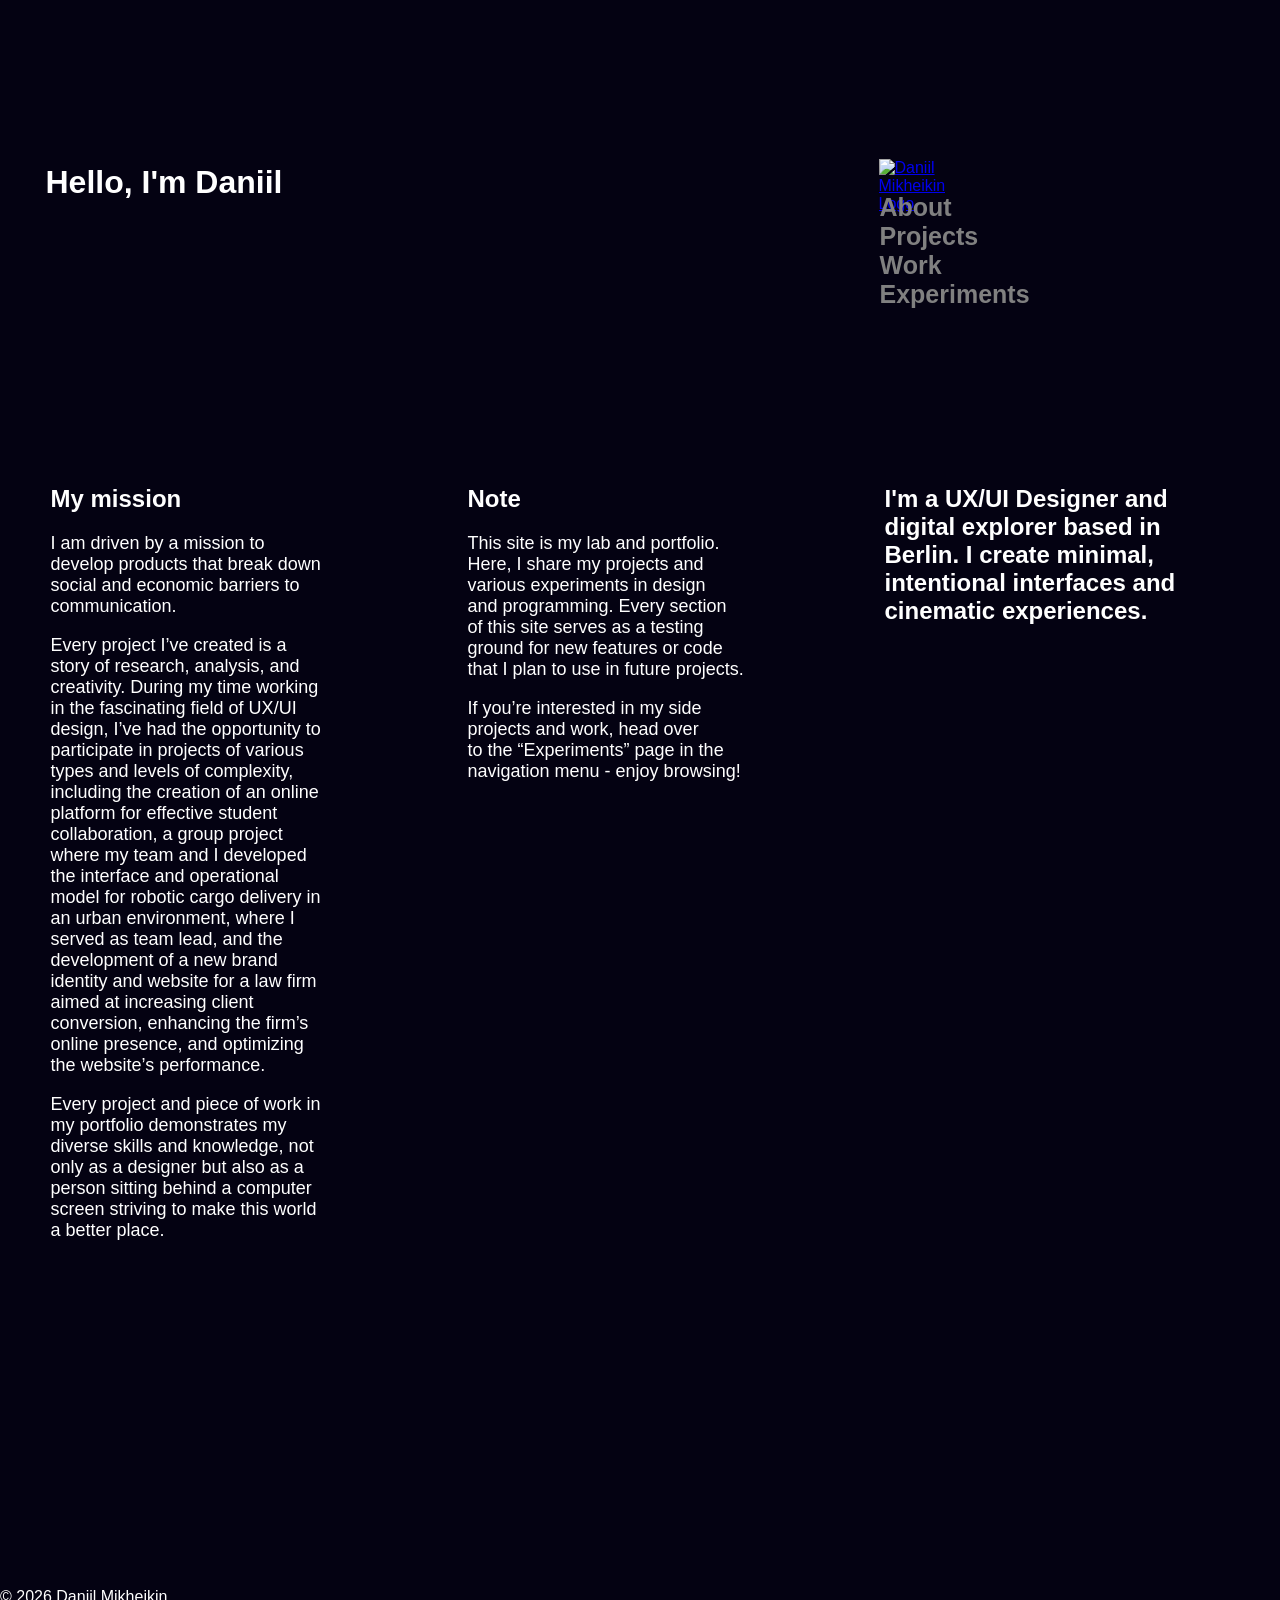
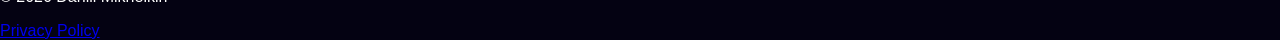
==== index.html @ 48aa5152 "Add files via upload" ====
<!DOCTYPE html>
<html lang="en">

<head>
	<meta charset="UTF-8">
	<meta name="viewport" content="width=device-width, initial-scale=1.0, shrink-to-fit=no">
	<title>Daniil Mikheikin UX/UI Designer</title>
	<link rel="stylesheet" href="style.css" />
</head>

<body class="home-page">

<div class="page">

	<h1 id="greetings">Hello, I'm Daniil</h1>
	<header class="header-home">
		<div class="logo">
			<a href="index.html" class="logo">
				<img src="./logo.svg" width="36" height="36" alt="Daniil Mikheikin Logo">
			</a>
		</div>
		<nav class="navigation">
			<div><a href="about.html">About</a></div>
			<div><a href="projects.html">Projects</a></div>
			<div><a href="work.html">Work</a></div>
			<div><a href="experiments.html">Experiments</a></div>
		</nav>
	</header>

<main class="container-home">
<div class="three-columns">
	<section class="column">
		<h2>My mission</h2>
	<div class="body-text">
		<p>
			I am driven by a mission to develop products that break down social and economic barriers to communication.</p>
		<p>
		Every project I’ve created is a story of research, analysis, and creativity. During my time working in the fascinating field of UX/UI design, I’ve had the opportunity to participate in projects of various types and levels of complexity, including the creation of an online platform for effective student collaboration, a group project where my team and I developed the interface and operational model for robotic cargo delivery in an urban environment, where I served as team lead, and the development of a new brand identity and website for a law firm aimed at increasing client conversion, enhancing the firm’s online presence, and optimizing the website’s performance.</p>

		<p>
			Every project and piece of work in my portfolio demonstrates my diverse skills and knowledge, not only as a designer but also as a person sitting behind a computer screen striving to make this world<br> a better place.
		</p>
	</div>
	</section>
	<section class="column">
		<h2>Note</h2>
	<div class="body-text">
		<p>
			This site is my lab and portfolio. Here, I share my projects and various experiments in design<br> and programming.
			Every section of this site serves as a testing ground for new features or code that I plan to use in future projects.
		</p>
		<p>
			If you’re interested in my side projects and work, head over<br> to the “Experiments” page in the navigation menu - enjoy browsing!
		</p>
	</div>
	</section>
	<section class="column three">
		<h2 id="about">I'm a UX/UI Designer and digital explorer based in Berlin. I create minimal, intentional interfaces and cinematic experiences.</h2>
	</section>
</main>
</div>

<footer class="site-footer">
    <p>© 2026 Daniil Mikheikin</p>
    <a href="privacy.html">Privacy Policy</a>
</footer>

</body>

</html>
---- style.css ----
@font-face {
    font-family: "Satoshi";
    src: url("fonts/Satoshi-Regular.otf") format("opentype");
    font-weight: 400;
    font-style: normal;
}

@font-face {
    font-family: "Satoshi";
    src: url("fonts/Satoshi-Bold.otf") format("opentype");
    font-weight: 700;
    font-style: normal;
}

/* =======================
    GLOBAL STYLE
==========================*/
.home-page {
    background-color: #040212;
    color: white;
    font-family: "Satoshi", sans-serif;
    margin: 0;
}

.about-page {
    background-color: #DDB9E9;
    color: black;
    font-family: "Satoshi", sans-serif;
    margin: 0;
}

.projects-page {
    background-color: #9EB5FF;
    color: black;
    font-family: "Satoshi", sans-serif;
    margin: 0; 
}

.container {
    max-width: 1189px;
    margin: 0 auto;
    padding: 60px 20px;
}

/* =======================
    HOME PAGE
==========================*/

.home-page {
    background-color: #040212;
    color: white;
    font-family: "Satoshi", sans-serif;
    margin: 0;
}

.container-home {
    max-width: 1189px;
    margin: 0 auto;
    margin-bottom: 294px;
    padding: 10px 20px;
}


.three-columns {
    display: grid;
    grid-template-columns: repeat(3, 1fr);
    gap: 89px;
    margin-left: -20px;
    margin-top: 112px;
}

.column {
    padding: 25px;
    margin-top: -116px;
}

.body-text {
    font-size: 18px;
}

#about {
    width: 325px;
}

/* Navigation styles for HOME page */
.header-home {
    max-width: 1189px;
    margin: -60px auto 125px auto;
    padding: 0 24px;
}

/* =======================
    HEADER - HOME PAGE
==========================*/

.header-home nav a {
    color: grey;
    text-decoration: none;
    margin-right: 20px;
    font-size: 25px;
    font-weight: bold;
}

/* Navigation styles for ABOUT page */
.header-home nav a:hover {
    color: white;
}

/* Shared navigation styles */
.navigation {
    width: 325px;
    margin-left: auto;
    position: relative;
    left: -30px;
}

.logo {
    margin-bottom: -2px;
    margin-left: auto;
    position: relative;
    left: -160px;
    width: 36px;
    height: 36px;
    object-fit: contain;
}

#greetings {
    max-width: 1189px;
    margin: 164px auto 18px auto;
    padding: 0 40px;
}

@media (max-width: 768px) {
    .three-columns {
        grid-template-columns: 1fr;
    }
}

/*=========================
ABOUT PAGE
===========================*/

.about-page {
    background-color: #DDB9E9;
    color: black;
    font-family: "Satoshi", sans-serif;
    margin: 0;
    padding-top: 8px;
}

.header-about {
    max-width: 1189px;
    margin: -60px auto 125px auto;
    padding: 0 24px;
}

.header-about nav a {
    color: white;
    text-decoration: none;
    margin-right: 20px;
    font-size: 25px;
    font-weight: bold;
}

.header-about nav a:hover {
    color: black;
}

.navigation {
    width: 325px;
    margin-left: auto;
    position: relative;
    left: -30px;
}

#hello-world {
    max-width: 1189px;
    margin: 200px auto -40px auto;
    padding: 0 40px;
}

#about-me-text {
    width: 624px;
    font-size: 24px;
    margin-top: -100px;
}

.social-media-links {
    width:325px;
    margin-left:auto;
    position:relative;
    left:-48px;
    margin-top:-64px;
    font-size: 24px;
    font-weight: bold;
}

.social-media-links a{
    color: black;
    text-decoration: none;
}

.social-media-links a:hover {
    text-decoration: underline;
}

#my-photo {
    width: 400px;
    height: 400px;
    object-fit: contain;
    margin-left:auto;
    position:relative;
    margin-top:-48px;
    margin-bottom: -37px;
    width: 325px;
}

.three-columns-about {
    display: grid;
    grid-template-columns: repeat(3, 1fr);
    gap: 64px;
    margin-left: 20px auto;
    margin-top: 24px;
}

.column-about {
    margin-right: auto;
    margin-left: -4px;
    width: 100%;
}

.column-three-photo {
    padding: 25px;
    margin-top: -30px;
    margin-left: 12px;
}

.bottom-section {
    display: grid;
    grid-template-columns: repeat(2, 1fr);
    gap: 64px;
}

.mini-divider {
    border: none;
    border-top: 2px dashed black;
    margin: 64px 0 32px;
    width: 325px;
}

 /*=========================
 PROJECTS PAGE
===========================*/

.projects-page {
    background-color: #B5D7FF;
    color: black;
    font-family: "Satoshi", sans-serif;
    margin: 0;
    padding-top: 64px;
}

.container-projects {
    max-width: 1189px;
    margin: -84px auto;
    margin-bottom: 294px;
    padding: 60px 20px;
    padding-left: 6px;
}

.projects-grid {
    display: grid;
    grid-template-columns: repeat(2, 1fr);
    gap: 48px;
    margin-top: 60px;
    padding: 0 20px;
}

.project-card {
    display: flex;
    flex-direction: column;
    gap: 12px;
}

.three-columns {
    display: grid;
    grid-template-columns: repeat(3, 1fr);
    gap: 89px;
    margin-left: -20px;
    margin-top: 112px;
}

.column {
    padding: 25px;
    margin-top: -116px;
}

.column-three-projects {
    padding: 25px;
    margin-top: -116px;
    margin-left: -32px;
}

.body-text-pojects {
    color: dimgrey;
    font-size: 18px;
}

.project-name-link a {
    color: black;
    text-decoration: none;
}

.project-name-link a:hover {
    color: brown;
    text-decoration: underline;
}

.project-preview-image {
    width: 100%;
    aspect-ratio: 16 / 9;
    object-fit: cover;
    border-radius: 8px;
    display: block;
}

#about {
    width: 325px;
}

/* Navigation styles for HOME page */
.header-projects {
    max-width: 1189px;
    margin: -60px auto 125px auto;
    padding: 0 24px;
}

 /*=========================
HEADER PROJECTS PAGE
===========================*/

.header-projects nav a {
    color: #5E7AD9;
    text-decoration: none;
    margin-right: 20px;
    font-size: 25px;
    font-weight: bold;
}

/* Navigation styles for PROJECTS page */
.header-projects nav a:hover {
    color: black;
}

/* Shared navigation styles */
.navigation {
    width: 325px;
    margin-left: auto;
    position: relative;
    left: -30px;
}

.logo {
    margin-bottom: -2px;
    margin-left: auto;
    position: relative;
    left: -160px;
    width: 36px;
    height: 36px;
    object-fit: contain; /* Keeps logo proportions */
}

#my-best-projects {
    max-width: 1189px;
    margin: 164px auto -104px auto;
    padding: 0 40px;
}

 /*=========================
 WORK PAGE
===========================*/

.work-page {
    background-color: #9DD298;
    color: black;
    font-family: "Satoshi", sans-serif;
    margin: 0;
    padding-top: 84px;
}

.container-work {
    max-width: 1189px;
    margin: 0 auto;
    margin-bottom: 294px;
    padding: 40px 20px;
}


.three-columns {
    display: grid;
    grid-template-columns: repeat(3, 1fr);
    gap: 89px;
    margin-left: -20px;
    margin-top: 112px;
}

.column {
    padding: 25px;
    margin-top: -116px;
}

.column-three-work {
    padding: 25px;
    margin-top: -116px;
    margin-left: -32px;
}

.body-text {
    font-size: 18px;
}

#about {
    width: 325px;
}

|.work-info-bottom {
    margin-left: 24px;
}

.work-info-head{
    font-size: 32px;
    font-weight: bold;
    margin-bottom: 8px;
}

.header-work {
    max-width: 1189px;
    margin: -60px auto 125px auto;
    padding: 0 24px;
}

 /*=========================
HEADER WORK PAGE
===========================*/

.header-work nav a {
    color: white;
    text-decoration: none;
    margin-right: 20px;
    font-size: 25px;
    font-weight: bold;
}

.header-work nav a:hover {
    color: black;
}

.navigation {
    width: 325px;
    margin-left: auto;
    position: relative;
    left: -30px;
}

.logo {
    margin-bottom: -2px;
    margin-left: auto;
    position: relative;
    left: -160px;
    width: 36px;
    height: 36px;
    object-fit: contain;
}

#professional-life {
    max-width: 1189px;
    margin: 164px auto -132px auto;
    padding: 0 40px;
}

 /*=========================
 EXPERIMENTS PAGE
===========================*/

.experiments-page {
    background-color: white;
    color: black;
    font-family: "Satoshi", sans-serif;
    margin: 0;
    padding-top: 132px;
}

.container {
    max-width: 1189px;
    margin: 0 auto;
    margin-bottom: 294px;
    padding: 60px 20px;
}


.three-columns {
    display: grid;
    grid-template-columns: repeat(3, 1fr);
    gap: 89px;
    margin-left: -20px;
    margin-top: 112px;
}

.column {
    padding: 25px;
    margin-top: -116px;
}

.column-three-projects {
    padding: 25px;
    margin-top: -116px;
    margin-left: -32px;
}

.body-text-experiments {
    color: dimgrey;
    font-size: 18px;
    padding-left: 4px;
}

.experiments-name-link a {
    color: black;
    text-decoration: none;
    padding-top: 4px;
    padding-bottom: 4px;
    padding-right: 4px;
    padding-left: 4px;
    border-radius: 6px;
}

.experiments-name-link a:hover {
    color: limegreen;
    background-color: rebeccapurple;
    padding-top: 4px;
    padding-bottom: 4px;
    padding-right: 4px;
    padding-left: 4px;
    border-radius: 6px;
}

#about {
    width: 325px;
}

.header-experiments {
    max-width: 1189px;
    margin: -60px auto 125px auto;
    padding: 0 24px;
}

 /*=========================
HEADER EXPERIMENTS PAGE
===========================*/

.header-experiments nav a {
    color: lightgrey;
    text-decoration: none;
    margin-right: 20px;
    font-size: 25px;
    font-weight: bold;
    padding-top: 4px;
    padding-bottom: 4px;
    padding-right: 4px;
    padding-left: 4px;
    border-radius: 6px;
}

/* Navigation styles for EXPERIMENTS page */
.header-experiments nav a:hover {
    color: limegreen;
    background-color: rebeccapurple;
    padding-top: 4px;
    padding-bottom: 4px;
    padding-right: 4px;
    padding-left: 4px;
    border-radius: 6px;
}

.navigation {
    width: 325px;
    margin-left: auto;
    position: relative;
    left: -30px;
}

.logo-experiments {
    margin-bottom: -1px;
    margin-left: auto;
    position: relative;
    padding-left: 4px;
    left: -160px;
    width: 36px;
    height: 36px;
    object-fit: contain;
}

#my-laboratory-space {
    max-width: 1189px;
    margin: 164px auto -170px auto;
    padding: 0 40px;
}

/* =============================
    BLOOM CASESTUDY PAGE
================================*/

#bloom-ext-casestudy-page {
    background-color: white;
    color: black;
    font-family: "Satoshi", sans-serif;
    margin: 0;
    padding-top: 132px;
}

.header-collablearn {
    max-width: 1189px;
    margin: -60px auto 125px auto;
    padding: 0 24px;
}

/* ===============================
    BLOOM CASESTUDY HEADER
==================================*/

.header-collablearn nav a {
    color: black;
    text-decoration: none;
    margin-right: 20px;
    font-size: 25px;
    font-weight: bold;
}

.header-collablearn nav a:hover {
    color: purple;
}

.navigation {
    width: 325px;
    margin-left: auto;
    position: relative;
    left: -30px;
}

.logo {
    margin-bottom: -2px;
    margin-left: auto;
    position: relative;
    left: -160px;
    width: 36px;
    height: 36px;
    object-fit: contain;
}

#bloom-ext-title {
    color: black;
    max-width: 1189px;
    margin: 48px auto 12px auto;
    padding: 0 16px;
}

/* =============================
    COLLABLEARN CASESTUDY PAGE
================================*/

#collablearn-casestudy-page {
    background-color: #F2EFDC;
    color: black;
    font-family: "Satoshi", sans-serif;
    margin: 0;
    padding-top: 132px;
}

/* Navigation styles for HOME page */
.header-collablearn {
    max-width: 1189px;
    margin: -60px auto 125px auto;
    padding: 0 24px;
}

/* ===============================
    COLLABLEARN CASESTUDY HEADER
==================================*/

.header-collablearn nav a {
    color: black;
    text-decoration: none;
    margin-right: 20px;
    font-size: 25px;
    font-weight: bold;
}

.header-collablearn nav a:hover {
    color: purple;
}

.navigation {
    width: 325px;
    margin-left: auto;
    position: relative;
    left: -30px;
}

.logo {
    margin-bottom: -2px;
    margin-left: auto;
    position: relative;
    left: -160px;
    width: 36px;
    height: 36px;
    object-fit: contain;
}

#collabLearn-title {
    color: black;
    max-width: 1189px;
    margin: 48px auto 12px auto;
    padding: 0 16px;
}


/* =============================
    BLOOM PLATFORM CASESTUDY PAGE
================================*/

#bloom-mental-page {
    background-color: white;
    color: white;
    font-family: "Satoshi", sans-serif;
    margin: 0;
    padding-top: 132px;
}

/* Navigation styles for HOME page */
.header-bloom-mental-wellness {
    max-width: 1189px;
    margin: -60px auto 125px auto;
    padding: 0 24px;
}

/* ===============================
    BLOOM PLATFORM CASESTUDY HEADER
==================================*/

.header-bloom-mental-wellness nav a {
    color: black;
    text-decoration: none;
    margin-right: 20px;
    font-size: 25px;
    font-weight: bold;
}

.header-bloom-mental-wellness nav a:hover {
    color: purple;
}

.navigation {
    width: 325px;
    margin-left: auto;
    position: relative;
    left: -30px;
}

.logo {
    margin-bottom: -2px;
    margin-left: auto;
    position: relative;
    left: -160px;
    width: 36px;
    height: 36px;
    object-fit: contain;
}

#bloom-mental-title {
    color: black;
    max-width: 1189px;
    margin: 48px auto 12px auto;
    padding: 0 16px;
}

/* =========================
   CASE STUDY PAGE
========================= */

.case-study-images {
    max-width: 900px;
    margin: 0 auto;
    padding: 0 20px 80px 20px;
    display: flex;
    flex-direction: column;
    gap: 24px;
}

.case-study-image {
    width: 100%;
    height: auto;
    border-radius: 8px;
}

/* =============================
    PRIVACY-POLICY PAGE
================================*/

#privacy-policy-page {
    background-color: white;
    color: black;
    font-family: "Satoshi", sans-serif;
    margin: 0;
    padding-top: 132px;
}

/* Navigation styles for HOME page */
.header-collablearn {
    max-width: 1189px;
    margin: -60px auto 125px auto;
    padding: 0 24px;
}

/* ===============================
    PRIVACY-POLICY HEADER
==================================*/

.header-privacy nav a {
    color: black;
    text-decoration: none;
    margin-right: 20px;
    font-size: 25px;
    font-weight: bold;
}

.header-privacy nav a:hover {
    color: purple;
}

.navigation {
    width: 325px;
    margin-left: auto;
    position: relative;
    left: -30px;
}

.logo {
    margin-bottom: -2px;
    margin-left: auto;
    position: relative;
    left: -160px;
    width: 36px;
    height: 36px;
    object-fit: contain;
}

#privacy-policy-title {
    color: black;
    max-width: 1189px;
    margin: 48px auto 12px auto;
    padding: 0 16px;
}

/* =========================
   RESPONSIVE - MOBILE
========================= */


@media (max-width: 768px) {

    .three-columns,
    .three-columns-about,
    .bottom-section {
        grid-template-columns: 1fr;
        gap: 24px;
        margin-left: 0;
        margin-top: 40px;
    }

    .column.three {
    order: -1;
}

    .column,
    .column-three-projects,
    .column-three-work {
        margin-top: 0;
        margin-left: 0;
    }

    /*ALL PAGES: Navigation*/
    .navigation {
        width: 100%;
        left: 0;
        margin-left: 0;
    }

    /*ALL PAGES: Logo*/
    .logo,
    .logo-experiments {
        left: 0;
        margin-left: 0;
    }

    .header-home,
    .header-about,
    .header-projects,
    .header-work,
    .header-experiments {
        margin-top: 0;
        margin-bottom: 32px;
        padding: 0 16px;
    }

    .header-home nav a,
    .header-about nav a,
    .header-projects nav a,
    .header-work nav a,
    .header-experiments nav a {
        font-size: 18px;
        margin-right: 10px;
    }

    #greetings {
        margin: 48px auto 12px auto;
        padding: 0 16px;
    }

    #about {
        width: 100%;
    }

    #hello-world {
        margin: 48px auto 12px auto;
        padding: 0 16px;
    }

    #about-me-text {
        width: 100%;
        font-size: 18px;
        margin-top: 0;
    }

    /*ABOUT PAGE: Photo*/
    #my-photo {
        width: 100%;
        max-width: 300px;
        height: auto;
        display: block;
        margin: 0 auto 16px auto;
    }

    .social-media-links {
        width: 100%;
        left: 0;
        position: static;
        margin-top: 16px;
        font-size: 18px;
    }

    /*ABOUT PAGE: Divider line*/
    .mini-divider {
        width: 100%;
    }

    /*PROJECTS PAGE: Big heading*/
    #my-best-projects {
        margin: 48px auto 12px auto;
        padding: 0 16px;
    }

    /* WORK PAGE: Big heading*/
    #professional-life {
        margin: 48px auto 12px auto;
        padding: 0 16px;
    }

    /*EXPERIMENTS PAGE: Big heading*/
    #my-laboratory-space {
        margin: 48px auto 12px auto;
        padding: 0 16px;
    }

    /* CASE STUDY PAGE: Header fix */
    #collablearn-casestudy-page {
        padding-top: 20px;
    }

    .header-collablearn {
        margin: 0 auto 40px auto;
        padding: 0 16px;
        display: flex;
        flex-direction: column;
        gap: 16px;
    }

    .header-collablearn .navigation {
        width: 100%;
        left: 0;
    }

    .header-collablearn .logo {
        left: 0;
    }

    #collabLearn-title {
        margin: 20px auto 12px auto;
        padding: 0 16px;
    }

    #bloom-ext-title {
        margin: 20px auto 12px auto;
        padding: 0 16px; 
    }

    .projects-grid {
        grid-template-columns: 1fr;
        gap: 32px;
    }

}
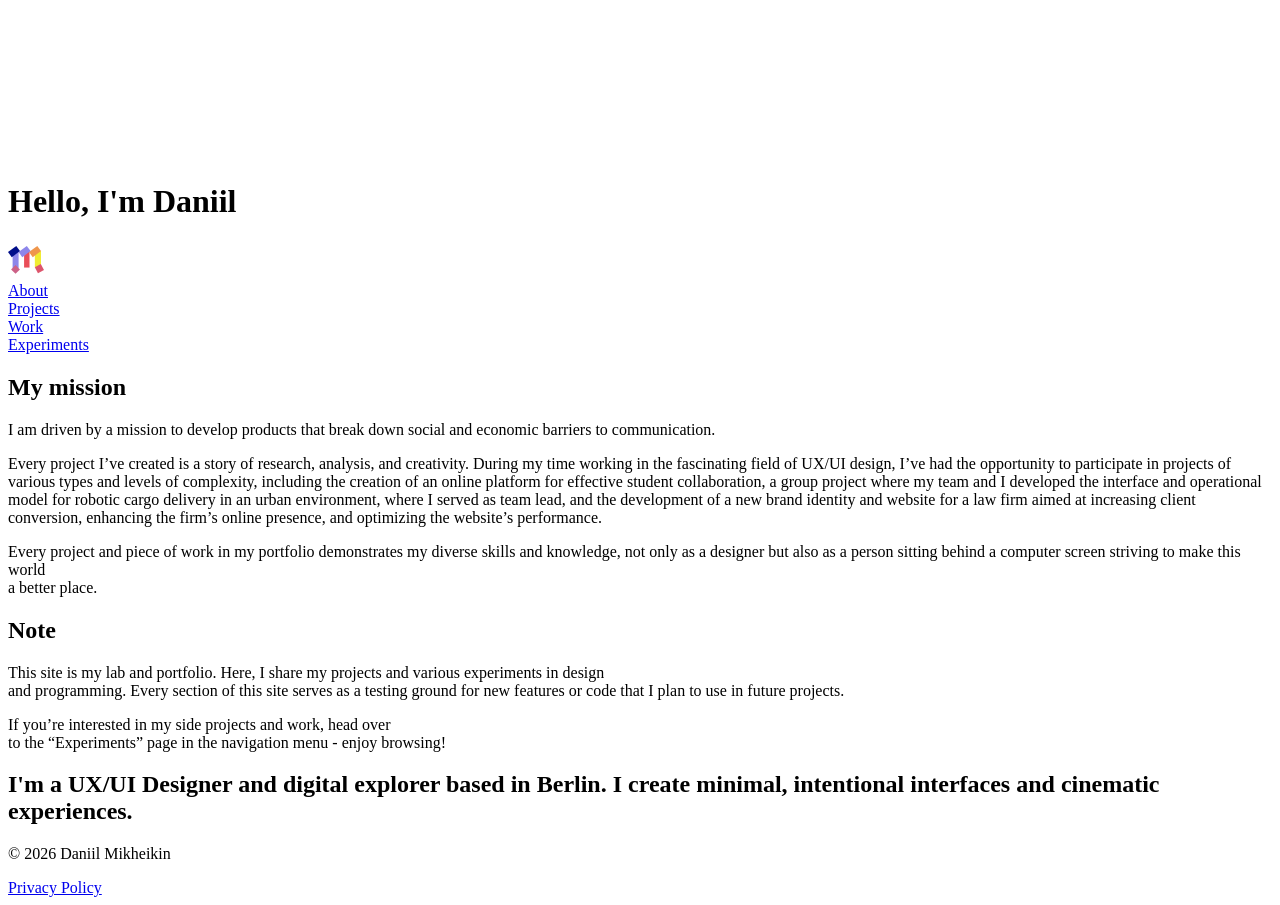
==== commit 366bf000: "Add files via upload" ====
--- a/index.html
+++ b/index.html
@@ -9,6 +9,9 @@
 </head>
 
 <body class="home-page">
+
+<!-- Fluid that the cursor pushes around. Decorative only. -->
+<canvas id="fluid-canvas" aria-hidden="true"></canvas>
 
 <div class="page">
 
@@ -65,6 +68,8 @@
     <a href="privacy.html">Privacy Policy</a>
 </footer>
 
+<script src="fluid-cursor.js"></script>
+
 </body>
 
 </html>
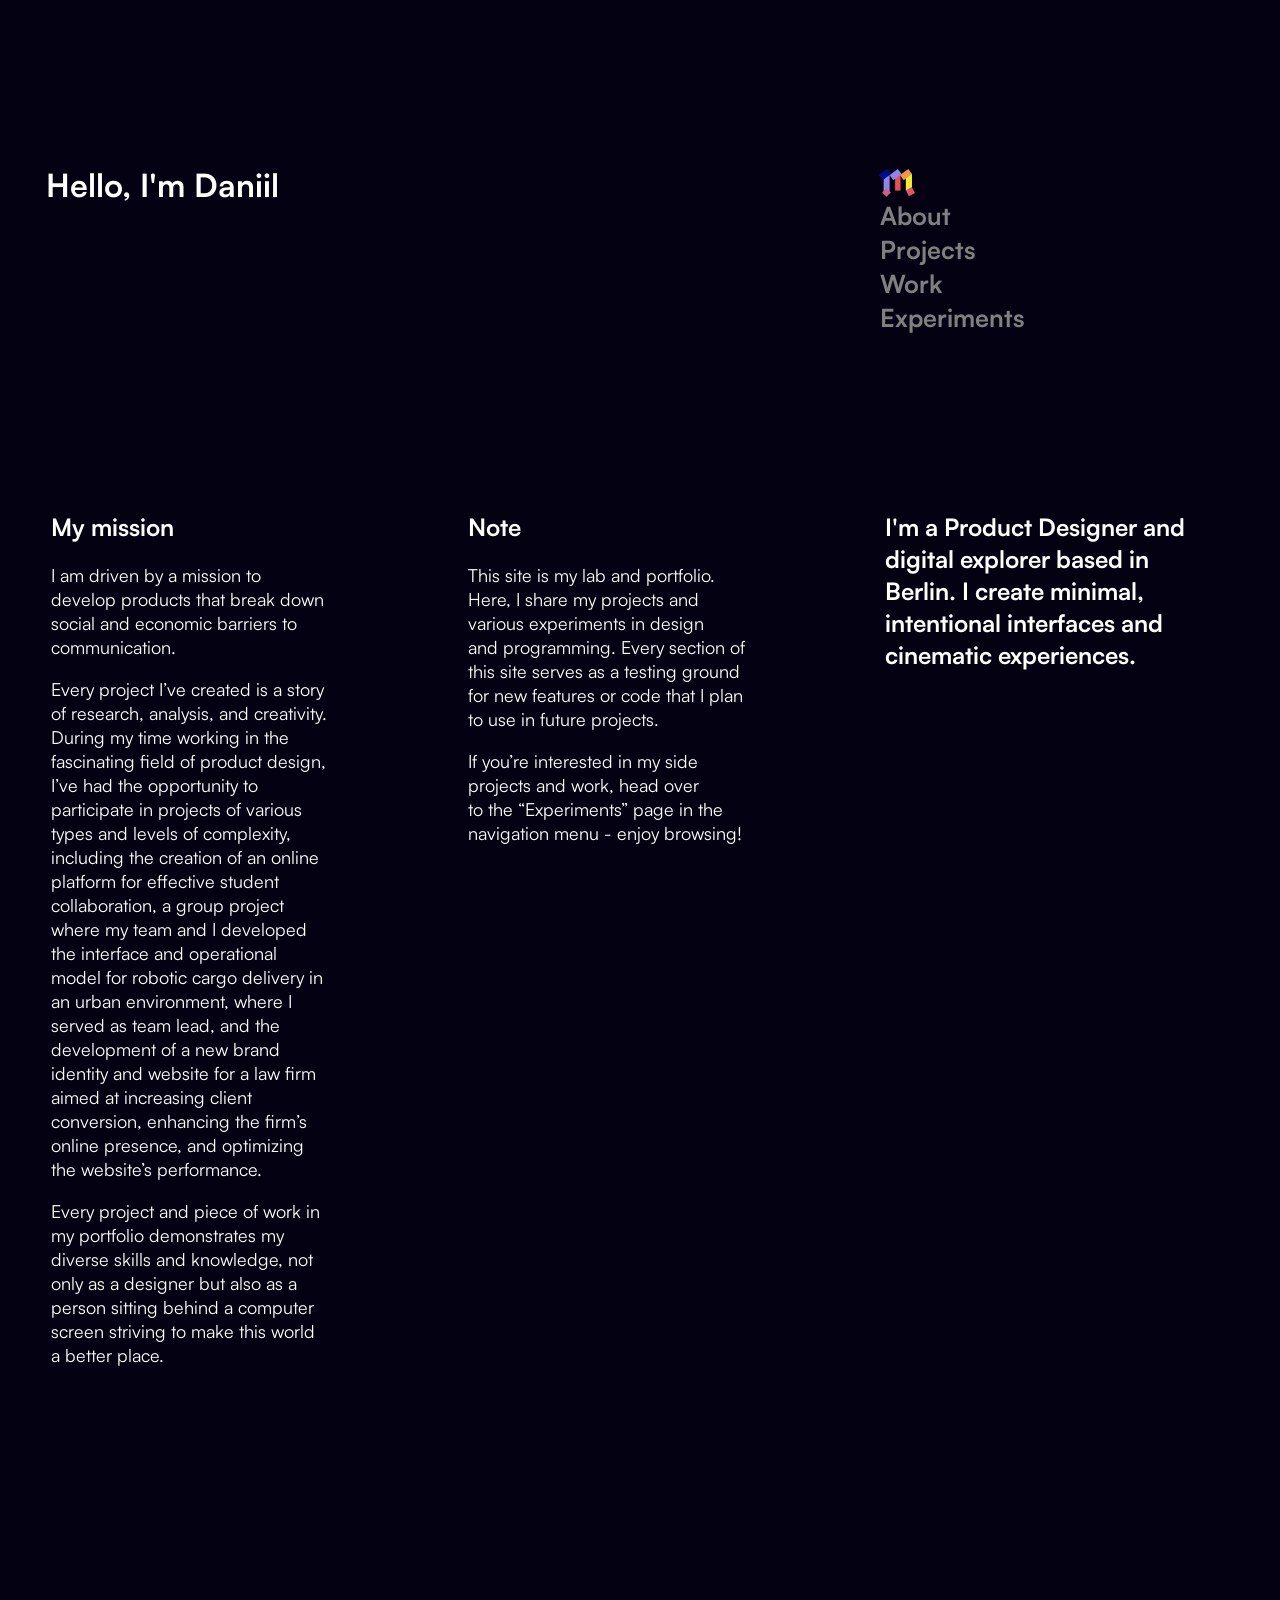
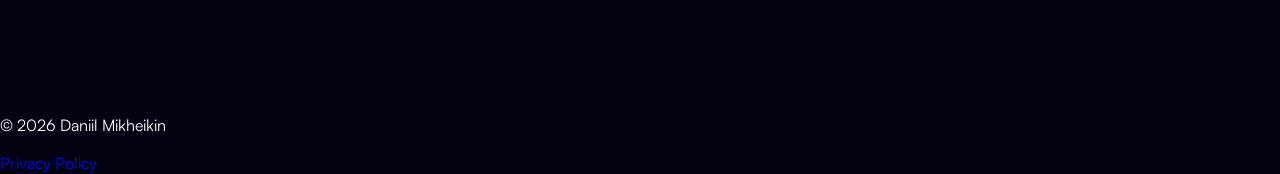
==== commit 93484a9f: "Add files via upload" ====
--- a/index.html
+++ b/index.html
@@ -4,7 +4,26 @@
 <head>
 	<meta charset="UTF-8">
 	<meta name="viewport" content="width=device-width, initial-scale=1.0, shrink-to-fit=no">
-	<title>Daniil Mikheikin UX/UI Designer</title>
+	<title>Daniil Mikheikin — Product Designer in Berlin</title>
+	<meta name="description" content="Product designer in Berlin. I design minimal, intentional interfaces — research, prototyping and code. Case studies, professional work and design experiments.">
+	<link rel="icon" href="favicon.svg" type="image/svg+xml">
+	<link rel="icon" href="favicon-32.png" sizes="32x32" type="image/png">
+	<link rel="apple-touch-icon" href="apple-touch-icon.png">
+
+	<!-- Link preview cards (LinkedIn, Slack, WhatsApp, iMessage, X). -->
+	<meta property="og:type" content="website">
+	<meta property="og:site_name" content="Daniil Mikheikin">
+	<meta property="og:locale" content="en_US">
+	<meta property="og:title" content="Daniil Mikheikin — Product Designer in Berlin">
+	<meta property="og:description" content="Product designer in Berlin. I design minimal, intentional interfaces — research, prototyping and code. Case studies, professional work and design experiments.">
+	<meta property="og:url" content="https://daniil-mikheikin.github.io/daniil-mikheikin-portfolio/">
+	<meta property="og:image" content="https://daniil-mikheikin.github.io/daniil-mikheikin-portfolio/og-image.png">
+	<meta property="og:image:type" content="image/png">
+	<meta property="og:image:width" content="1200">
+	<meta property="og:image:height" content="630">
+	<meta property="og:image:alt" content="Mikheikin Daniil, Product Designer">
+	<meta name="twitter:card" content="summary_large_image">
+	<link rel="canonical" href="https://daniil-mikheikin.github.io/daniil-mikheikin-portfolio/">
 	<link rel="stylesheet" href="style.css" />
 </head>
 
@@ -38,7 +57,7 @@
 		<p>
 			I am driven by a mission to develop products that break down social and economic barriers to communication.</p>
 		<p>
-		Every project I’ve created is a story of research, analysis, and creativity. During my time working in the fascinating field of UX/UI design, I’ve had the opportunity to participate in projects of various types and levels of complexity, including the creation of an online platform for effective student collaboration, a group project where my team and I developed the interface and operational model for robotic cargo delivery in an urban environment, where I served as team lead, and the development of a new brand identity and website for a law firm aimed at increasing client conversion, enhancing the firm’s online presence, and optimizing the website’s performance.</p>
+		Every project I’ve created is a story of research, analysis, and creativity. During my time working in the fascinating field of product design, I’ve had the opportunity to participate in projects of various types and levels of complexity, including the creation of an online platform for effective student collaboration, a group project where my team and I developed the interface and operational model for robotic cargo delivery in an urban environment, where I served as team lead, and the development of a new brand identity and website for a law firm aimed at increasing client conversion, enhancing the firm’s online presence, and optimizing the website’s performance.</p>
 
 		<p>
 			Every project and piece of work in my portfolio demonstrates my diverse skills and knowledge, not only as a designer but also as a person sitting behind a computer screen striving to make this world<br> a better place.
@@ -58,7 +77,7 @@
 	</div>
 	</section>
 	<section class="column three">
-		<h2 id="about">I'm a UX/UI Designer and digital explorer based in Berlin. I create minimal, intentional interfaces and cinematic experiences.</h2>
+		<h2 id="about">I'm a Product Designer and digital explorer based in Berlin. I create minimal, intentional interfaces and cinematic experiences.</h2>
 	</section>
 </main>
 </div>
--- a/style.css
+++ b/style.css
@@ -0,0 +1,1152 @@
+@font-face {
+    font-family: "Satoshi";
+    src: url("fonts/Satoshi-Regular.otf") format("opentype");
+    font-weight: 400;
+    font-style: normal;
+}
+
+@font-face {
+    font-family: "Satoshi";
+    src: url("fonts/Satoshi-Bold.otf") format("opentype");
+    font-weight: 700;
+    font-style: normal;
+}
+
+/* =======================
+    GLOBAL STYLE
+==========================*/
+.home-page {
+    background-color: #040212;
+    color: white;
+    font-family: "Satoshi", sans-serif;
+    margin: 0;
+}
+
+.about-page {
+    background-color: #DDB9E9;
+    color: black;
+    font-family: "Satoshi", sans-serif;
+    margin: 0;
+}
+
+.projects-page {
+    background-color: #9EB5FF;
+    color: black;
+    font-family: "Satoshi", sans-serif;
+    margin: 0; 
+}
+
+.container {
+    max-width: 1189px;
+    margin: 0 auto;
+    padding: 60px 20px;
+}
+
+/* =======================
+    HOME PAGE
+==========================*/
+
+.home-page {
+    background-color: #040212;
+    color: white;
+    font-family: "Satoshi", sans-serif;
+    margin: 0;
+}
+
+.container-home {
+    max-width: 1189px;
+    margin: 0 auto;
+    margin-bottom: 294px;
+    padding: 10px 20px;
+}
+
+
+.three-columns {
+    display: grid;
+    grid-template-columns: repeat(3, 1fr);
+    gap: 89px;
+    margin-left: -20px;
+    margin-top: 112px;
+}
+
+.column {
+    padding: 25px;
+    margin-top: -116px;
+}
+
+.body-text {
+    font-size: 18px;
+}
+
+#about {
+    width: 325px;
+}
+
+/* Navigation styles for HOME page */
+.header-home {
+    max-width: 1189px;
+    margin: -60px auto 125px auto;
+    padding: 0 24px;
+}
+
+/* =======================
+    HEADER - HOME PAGE
+==========================*/
+
+.header-home nav a {
+    color: grey;
+    text-decoration: none;
+    margin-right: 20px;
+    font-size: 25px;
+    font-weight: bold;
+}
+
+/* Navigation styles for ABOUT page */
+.header-home nav a:hover {
+    color: white;
+}
+
+/* Shared navigation styles */
+.navigation {
+    width: 325px;
+    margin-left: auto;
+    position: relative;
+    left: -30px;
+}
+
+.logo {
+    margin-bottom: -2px;
+    margin-left: auto;
+    position: relative;
+    left: -160px;
+    width: 36px;
+    height: 36px;
+    object-fit: contain;
+}
+
+#greetings {
+    max-width: 1189px;
+    margin: 164px auto 18px auto;
+    padding: 0 40px;
+}
+
+@media (max-width: 768px) {
+    .three-columns {
+        grid-template-columns: 1fr;
+    }
+}
+
+/*=========================
+ABOUT PAGE
+===========================*/
+
+.about-page {
+    background-color: #DDB9E9;
+    color: black;
+    font-family: "Satoshi", sans-serif;
+    margin: 0;
+    padding-top: 8px;
+}
+
+.header-about {
+    max-width: 1189px;
+    margin: -60px auto 125px auto;
+    padding: 0 24px;
+}
+
+.header-about nav a {
+    color: white;
+    text-decoration: none;
+    margin-right: 20px;
+    font-size: 25px;
+    font-weight: bold;
+}
+
+.header-about nav a:hover {
+    color: black;
+}
+
+.navigation {
+    width: 325px;
+    margin-left: auto;
+    position: relative;
+    left: -30px;
+}
+
+#hello-world {
+    max-width: 1189px;
+    margin: 200px auto -40px auto;
+    padding: 0 40px;
+}
+
+#about-me-text {
+    width: 624px;
+    font-size: 24px;
+    margin-top: -100px;
+}
+
+.social-media-links {
+    width:325px;
+    margin-left:auto;
+    position:relative;
+    left:-48px;
+    margin-top:-64px;
+    font-size: 24px;
+    font-weight: bold;
+}
+
+.social-media-links a{
+    color: black;
+    text-decoration: none;
+}
+
+.social-media-links a:hover {
+    color: black;
+}
+
+#my-photo {
+    width: 400px;
+    height: 400px;
+    object-fit: contain;
+    margin-left:auto;
+    position:relative;
+    margin-top:-48px;
+    margin-bottom: -37px;
+    width: 325px;
+}
+
+.three-columns-about {
+    display: grid;
+    grid-template-columns: repeat(3, 1fr);
+    gap: 64px;
+    margin-left: 20px auto;
+    margin-top: 24px;
+}
+
+.column-about {
+    margin-right: auto;
+    margin-left: -4px;
+    width: 100%;
+}
+
+.column-three-photo {
+    padding: 25px;
+    margin-top: -30px;
+    margin-left: 12px;
+}
+
+.bottom-section {
+    display: grid;
+    grid-template-columns: repeat(2, 1fr);
+    gap: 64px;
+}
+
+.mini-divider {
+    border: none;
+    border-top: 2px dashed black;
+    margin: 64px 0 32px;
+    width: 325px;
+}
+
+ /*=========================
+ PROJECTS PAGE
+===========================*/
+
+.projects-page {
+    background-color: #B5D7FF;
+    color: black;
+    font-family: "Satoshi", sans-serif;
+    margin: 0;
+    padding-top: 64px;
+}
+
+.container-projects {
+    max-width: 1189px;
+    margin: -84px auto;
+    margin-bottom: 294px;
+    padding: 60px 20px;
+    padding-left: 6px;
+}
+
+.projects-grid {
+    display: grid;
+    grid-template-columns: repeat(2, 1fr);
+    gap: 48px;
+    margin-top: 60px;
+    padding: 0 20px;
+}
+
+.project-card {
+    display: flex;
+    flex-direction: column;
+    gap: 12px;
+}
+
+.three-columns {
+    display: grid;
+    grid-template-columns: repeat(3, 1fr);
+    gap: 89px;
+    margin-left: -20px;
+    margin-top: 112px;
+}
+
+.column {
+    padding: 25px;
+    margin-top: -116px;
+}
+
+.column-three-projects {
+    padding: 25px;
+    margin-top: -116px;
+    margin-left: -32px;
+}
+
+.body-text-pojects {
+    color: dimgrey;
+    font-size: 18px;
+}
+
+.project-name-link a {
+    color: black;
+    text-decoration: none;
+}
+
+.project-name-link a:hover {
+    color: brown;
+}
+
+.project-preview-image {
+    width: 100%;
+    aspect-ratio: 16 / 9;
+    object-fit: cover;
+    border-radius: 8px;
+    display: block;
+}
+
+/* Full-page screenshots read better cropped from the top of the page
+   than from the middle. */
+.project-preview-image.preview-top {
+    object-position: top;
+}
+
+#about {
+    width: 325px;
+}
+
+/* Navigation styles for HOME page */
+.header-projects {
+    max-width: 1189px;
+    margin: -60px auto 125px auto;
+    padding: 0 24px;
+}
+
+ /*=========================
+HEADER PROJECTS PAGE
+===========================*/
+
+.header-projects nav a {
+    color: #5E7AD9;
+    text-decoration: none;
+    margin-right: 20px;
+    font-size: 25px;
+    font-weight: bold;
+}
+
+/* Navigation styles for PROJECTS page */
+.header-projects nav a:hover {
+    color: black;
+}
+
+/* Shared navigation styles */
+.navigation {
+    width: 325px;
+    margin-left: auto;
+    position: relative;
+    left: -30px;
+}
+
+.logo {
+    margin-bottom: -2px;
+    margin-left: auto;
+    position: relative;
+    left: -160px;
+    width: 36px;
+    height: 36px;
+    object-fit: contain; /* Keeps logo proportions */
+}
+
+#my-best-projects {
+    max-width: 1189px;
+    margin: 164px auto -104px auto;
+    padding: 0 40px;
+}
+
+ /*=========================
+ WORK PAGE
+===========================*/
+
+.work-page {
+    background-color: #9DD298;
+    color: black;
+    font-family: "Satoshi", sans-serif;
+    margin: 0;
+    padding-top: 84px;
+}
+
+.container-work {
+    max-width: 1189px;
+    margin: 0 auto;
+    margin-bottom: 294px;
+    padding: 40px 20px;
+}
+
+
+.three-columns {
+    display: grid;
+    grid-template-columns: repeat(3, 1fr);
+    gap: 89px;
+    margin-left: -20px;
+    margin-top: 112px;
+}
+
+.column {
+    padding: 25px;
+    margin-top: -116px;
+}
+
+.column-three-work {
+    padding: 25px;
+    margin-top: -116px;
+    margin-left: -32px;
+}
+
+.body-text {
+    font-size: 18px;
+}
+
+#about {
+    width: 325px;
+}
+
+|.work-info-bottom {
+    margin-left: 24px;
+}
+
+.work-info-head{
+    font-size: 32px;
+    font-weight: bold;
+    margin-bottom: 8px;
+}
+
+.header-work {
+    max-width: 1189px;
+    margin: -60px auto 125px auto;
+    padding: 0 24px;
+}
+
+ /*=========================
+HEADER WORK PAGE
+===========================*/
+
+.header-work nav a {
+    color: white;
+    text-decoration: none;
+    margin-right: 20px;
+    font-size: 25px;
+    font-weight: bold;
+}
+
+.header-work nav a:hover {
+    color: black;
+}
+
+.navigation {
+    width: 325px;
+    margin-left: auto;
+    position: relative;
+    left: -30px;
+}
+
+.logo {
+    margin-bottom: -2px;
+    margin-left: auto;
+    position: relative;
+    left: -160px;
+    width: 36px;
+    height: 36px;
+    object-fit: contain;
+}
+
+#professional-life {
+    max-width: 1189px;
+    margin: 164px auto -132px auto;
+    padding: 0 40px;
+}
+
+ /*=========================
+ EXPERIMENTS PAGE
+===========================*/
+
+.experiments-page {
+    background-color: white;
+    color: black;
+    font-family: "Satoshi", sans-serif;
+    margin: 0;
+    padding-top: 132px;
+}
+
+.container {
+    max-width: 1189px;
+    margin: 0 auto;
+    margin-bottom: 294px;
+    padding: 60px 20px;
+}
+
+
+.three-columns {
+    display: grid;
+    grid-template-columns: repeat(3, 1fr);
+    gap: 89px;
+    margin-left: -20px;
+    margin-top: 112px;
+}
+
+.column {
+    padding: 25px;
+    margin-top: -116px;
+}
+
+.column-three-projects {
+    padding: 25px;
+    margin-top: -116px;
+    margin-left: -32px;
+}
+
+.body-text-experiments {
+    color: dimgrey;
+    font-size: 18px;
+    padding-left: 4px;
+}
+
+.experiments-name-link a {
+    color: black;
+    text-decoration: none;
+}
+
+.experiments-name-link a:hover {
+    color: rebeccapurple;
+}
+
+#about {
+    width: 325px;
+}
+
+.header-experiments {
+    max-width: 1189px;
+    margin: -60px auto 125px auto;
+    padding: 0 24px;
+}
+
+ /*=========================
+HEADER EXPERIMENTS PAGE
+===========================*/
+
+.header-experiments nav a {
+    color: lightgrey;
+    text-decoration: none;
+    margin-right: 20px;
+    font-size: 25px;
+    font-weight: bold;
+}
+
+/* Navigation styles for EXPERIMENTS page */
+.header-experiments nav a:hover {
+    color: rebeccapurple;
+}
+
+.navigation {
+    width: 325px;
+    margin-left: auto;
+    position: relative;
+    left: -30px;
+}
+
+.logo-experiments {
+    margin-bottom: -1px;
+    margin-left: auto;
+    position: relative;
+    padding-left: 4px;
+    left: -160px;
+    width: 36px;
+    height: 36px;
+    object-fit: contain;
+}
+
+#my-laboratory-space {
+    max-width: 1189px;
+    margin: 164px auto -170px auto;
+    padding: 0 40px;
+}
+
+/* =============================
+    BLOOM CASESTUDY PAGE
+================================*/
+
+#bloom-ext-casestudy-page {
+    background-color: white;
+    color: black;
+    font-family: "Satoshi", sans-serif;
+    margin: 0;
+    padding-top: 132px;
+}
+
+.header-collablearn {
+    max-width: 1189px;
+    margin: -60px auto 125px auto;
+    padding: 0 24px;
+}
+
+/* ===============================
+    BLOOM CASESTUDY HEADER
+==================================*/
+
+.header-collablearn nav a {
+    color: black;
+    text-decoration: none;
+    margin-right: 20px;
+    font-size: 25px;
+    font-weight: bold;
+}
+
+.header-collablearn nav a:hover {
+    color: purple;
+}
+
+.navigation {
+    width: 325px;
+    margin-left: auto;
+    position: relative;
+    left: -30px;
+}
+
+.logo {
+    margin-bottom: -2px;
+    margin-left: auto;
+    position: relative;
+    left: -160px;
+    width: 36px;
+    height: 36px;
+    object-fit: contain;
+}
+
+#bloom-ext-title {
+    color: black;
+    max-width: 1189px;
+    margin: 48px auto 12px auto;
+    padding: 0 16px;
+}
+
+/* =============================
+    COLLABLEARN CASESTUDY PAGE
+================================*/
+
+#collablearn-casestudy-page {
+    background-color: #F2EFDC;
+    color: black;
+    font-family: "Satoshi", sans-serif;
+    margin: 0;
+    padding-top: 132px;
+}
+
+/* Navigation styles for HOME page */
+.header-collablearn {
+    max-width: 1189px;
+    margin: -60px auto 125px auto;
+    padding: 0 24px;
+}
+
+/* ===============================
+    COLLABLEARN CASESTUDY HEADER
+==================================*/
+
+.header-collablearn nav a {
+    color: black;
+    text-decoration: none;
+    margin-right: 20px;
+    font-size: 25px;
+    font-weight: bold;
+}
+
+.header-collablearn nav a:hover {
+    color: purple;
+}
+
+.navigation {
+    width: 325px;
+    margin-left: auto;
+    position: relative;
+    left: -30px;
+}
+
+.logo {
+    margin-bottom: -2px;
+    margin-left: auto;
+    position: relative;
+    left: -160px;
+    width: 36px;
+    height: 36px;
+    object-fit: contain;
+}
+
+#collabLearn-title {
+    color: black;
+    max-width: 1189px;
+    margin: 48px auto 12px auto;
+    padding: 0 16px;
+}
+
+
+/* =============================
+    BLOOM PLATFORM CASESTUDY PAGE
+================================*/
+
+#bloom-mental-page {
+    background-color: white;
+    color: white;
+    font-family: "Satoshi", sans-serif;
+    margin: 0;
+    padding-top: 132px;
+}
+
+/* Navigation styles for HOME page */
+.header-bloom-mental-wellness {
+    max-width: 1189px;
+    margin: -60px auto 125px auto;
+    padding: 0 24px;
+}
+
+/* ===============================
+    BLOOM PLATFORM CASESTUDY HEADER
+==================================*/
+
+.header-bloom-mental-wellness nav a {
+    color: black;
+    text-decoration: none;
+    margin-right: 20px;
+    font-size: 25px;
+    font-weight: bold;
+}
+
+.header-bloom-mental-wellness nav a:hover {
+    color: purple;
+}
+
+.navigation {
+    width: 325px;
+    margin-left: auto;
+    position: relative;
+    left: -30px;
+}
+
+.logo {
+    margin-bottom: -2px;
+    margin-left: auto;
+    position: relative;
+    left: -160px;
+    width: 36px;
+    height: 36px;
+    object-fit: contain;
+}
+
+#bloom-mental-title {
+    color: black;
+    max-width: 1189px;
+    margin: 48px auto 12px auto;
+    padding: 0 16px;
+}
+
+/* =========================
+   CASE STUDY PAGE
+========================= */
+
+.case-study-images {
+    max-width: 900px;
+    margin: 0 auto;
+    padding: 0 20px 80px 20px;
+    display: flex;
+    flex-direction: column;
+    gap: 24px;
+}
+
+.case-study-image {
+    width: 100%;
+    height: auto;
+    border-radius: 8px;
+}
+
+/* =============================
+    PRIVACY-POLICY PAGE
+================================*/
+
+#privacy-policy-page {
+    background-color: white;
+    color: black;
+    font-family: "Satoshi", sans-serif;
+    margin: 0;
+    padding-top: 132px;
+}
+
+/* Navigation styles for HOME page */
+.header-collablearn {
+    max-width: 1189px;
+    margin: -60px auto 125px auto;
+    padding: 0 24px;
+}
+
+/* ===============================
+    PRIVACY-POLICY HEADER
+==================================*/
+
+.header-privacy nav a {
+    color: black;
+    text-decoration: none;
+    margin-right: 20px;
+    font-size: 25px;
+    font-weight: bold;
+}
+
+.header-privacy nav a:hover {
+    color: purple;
+}
+
+.navigation {
+    width: 325px;
+    margin-left: auto;
+    position: relative;
+    left: -30px;
+}
+
+.logo {
+    margin-bottom: -2px;
+    margin-left: auto;
+    position: relative;
+    left: -160px;
+    width: 36px;
+    height: 36px;
+    object-fit: contain;
+}
+
+#privacy-policy-title {
+    color: black;
+    max-width: 1189px;
+    margin: 48px auto 12px auto;
+    padding: 0 16px;
+}
+
+/* =============================
+    JETBRAINS AI CASESTUDY PAGE
+================================*/
+
+#jetbrains-casestudy-page {
+    background-color: white;
+    color: black;
+    font-family: "Satoshi", sans-serif;
+    margin: 0;
+    padding-top: 132px;
+}
+
+/* ===============================
+    JETBRAINS AI CASESTUDY HEADER
+==================================*/
+
+/* The case-study hero brings its own 104px of top padding,
+   so the shared header margin would double the gap here. */
+#jetbrains-casestudy-page .header-collablearn {
+    margin-bottom: 0;
+}
+
+#jetbrains-title {
+    color: black;
+    font-size: 2em;
+    font-weight: bold;
+    max-width: 1189px;
+    margin: 48px auto 12px auto;
+    padding: 0 16px;
+}
+
+/* =========================
+   ANIMATED UNDERLINE ON HOVER
+   The line wipes in from the left on hover and
+   wipes out to the right when the cursor leaves.
+========================= */
+
+/* Every link that gets the effect needs its own
+   positioning context so the line can sit under it. */
+.navigation a,
+.social-media-links a[href],
+.project-name-link a,
+.experiments-name-link a,
+.site-footer a {
+    position: relative;
+    display: inline-block;
+    text-decoration: none;
+    transition: color 0.35s ease;
+}
+
+/* The line itself: full width, but squashed to nothing
+   until the link is hovered. */
+.navigation a::after,
+.social-media-links a[href]::after,
+.project-name-link a::after,
+.experiments-name-link a::after,
+.site-footer a::after {
+    content: "";
+    position: absolute;
+    left: 0;
+    right: 0;
+    bottom: -2px;
+    height: 2px;
+    background-color: currentColor;
+    transform: scaleX(0);
+    transform-origin: right center;
+    transition: transform 0.35s cubic-bezier(0.65, 0, 0.35, 1);
+}
+
+/* On hover the origin flips to the left, so the line
+   grows out from the left edge instead of the right. */
+.navigation a:hover::after,
+.navigation a:focus-visible::after,
+.social-media-links a[href]:hover::after,
+.social-media-links a[href]:focus-visible::after,
+.project-name-link a:hover::after,
+.project-name-link a:focus-visible::after,
+.experiments-name-link a:hover::after,
+.experiments-name-link a:focus-visible::after,
+.site-footer a:hover::after,
+.site-footer a:focus-visible::after {
+    transform: scaleX(1);
+    transform-origin: left center;
+}
+
+/* Respect the system setting for reduced motion. */
+@media (prefers-reduced-motion: reduce) {
+
+    .navigation a,
+    .social-media-links a[href],
+    .project-name-link a,
+    .experiments-name-link a,
+    .site-footer a,
+    .navigation a::after,
+    .social-media-links a[href]::after,
+    .project-name-link a::after,
+    .experiments-name-link a::after,
+    .site-footer a::after {
+        transition: none;
+    }
+}
+
+/* =========================
+   HOME PAGE - FLUID CURSOR
+   A full-screen WebGL canvas holding a fluid simulation that
+   the cursor pushes dye through. Home page only - the canvas
+   and the script are in index.html alone. The behaviour and
+   all the tuning live in fluid-cursor.js.
+========================= */
+
+.home-page #fluid-canvas {
+    position: fixed;
+    top: 0;
+    left: 0;
+    width: 100%;
+    height: 100%;
+    display: block;         /* a bare canvas is inline, which leaves a baseline gap */
+    pointer-events: none;   /* never swallows a click or a text selection */
+    z-index: 0;             /* over the page background, under the writing */
+}
+
+/* Lift the content into its own layer so the fluid stays behind it.
+   Moving colour underneath text is atmosphere; moving colour on top
+   of text is an obstacle. */
+.home-page .page,
+.home-page .site-footer {
+    position: relative;
+    z-index: 1;
+}
+
+/* fluid-cursor.js already removes the canvas on touch screens and
+   under reduced motion. These rules are the belt to that pair of
+   braces, and they also cover the moment before the script runs. */
+@media (hover: none) {
+
+    .home-page #fluid-canvas {
+        display: none;
+    }
+}
+
+@media (prefers-reduced-motion: reduce) {
+
+    .home-page #fluid-canvas {
+        display: none;
+    }
+}
+
+/* =========================
+   RESPONSIVE - MOBILE
+========================= */
+
+
+@media (max-width: 768px) {
+
+    .three-columns,
+    .three-columns-about,
+    .bottom-section {
+        grid-template-columns: 1fr;
+        gap: 24px;
+        margin-left: 0;
+        margin-top: 40px;
+    }
+
+    .column.three {
+    order: -1;
+}
+
+    .column,
+    .column-three-projects,
+    .column-three-work {
+        margin-top: 0;
+        margin-left: 0;
+    }
+
+    /*ALL PAGES: Navigation*/
+    .navigation {
+        width: 100%;
+        left: 0;
+        margin-left: 0;
+    }
+
+    /*ALL PAGES: Logo*/
+    .logo,
+    .logo-experiments {
+        left: 0;
+        margin-left: 0;
+    }
+
+    .header-home,
+    .header-about,
+    .header-projects,
+    .header-work,
+    .header-experiments {
+        margin-top: 0;
+        margin-bottom: 32px;
+        padding: 0 16px;
+    }
+
+    .header-home nav a,
+    .header-about nav a,
+    .header-projects nav a,
+    .header-work nav a,
+    .header-experiments nav a {
+        font-size: 18px;
+        margin-right: 10px;
+    }
+
+    #greetings {
+        margin: 48px auto 12px auto;
+        padding: 0 16px;
+    }
+
+    #about {
+        width: 100%;
+    }
+
+    #hello-world {
+        margin: 48px auto 12px auto;
+        padding: 0 16px;
+    }
+
+    #about-me-text {
+        width: 100%;
+        font-size: 18px;
+        margin-top: 0;
+    }
+
+    /*ABOUT PAGE: Photo*/
+    #my-photo {
+        width: 100%;
+        max-width: 300px;
+        height: auto;
+        display: block;
+        margin: 0 auto 16px auto;
+    }
+
+    .social-media-links {
+        width: 100%;
+        left: 0;
+        position: static;
+        margin-top: 16px;
+        font-size: 18px;
+    }
+
+    /*ABOUT PAGE: Divider line*/
+    .mini-divider {
+        width: 100%;
+    }
+
+    /*PROJECTS PAGE: Big heading*/
+    #my-best-projects {
+        margin: 48px auto 12px auto;
+        padding: 0 16px;
+    }
+
+    /* WORK PAGE: Big heading*/
+    #professional-life {
+        margin: 48px auto 12px auto;
+        padding: 0 16px;
+    }
+
+    /*EXPERIMENTS PAGE: Big heading*/
+    #my-laboratory-space {
+        margin: 48px auto 12px auto;
+        padding: 0 16px;
+    }
+
+    /* CASE STUDY PAGE: Header fix */
+    #collablearn-casestudy-page,
+    #jetbrains-casestudy-page {
+        padding-top: 20px;
+    }
+
+    .header-collablearn {
+        margin: 0 auto 40px auto;
+        padding: 0 16px;
+        display: flex;
+        flex-direction: column;
+        gap: 16px;
+    }
+
+    .header-collablearn .navigation {
+        width: 100%;
+        left: 0;
+    }
+
+    .header-collablearn .logo {
+        left: 0;
+    }
+
+    #collabLearn-title {
+        margin: 20px auto 12px auto;
+        padding: 0 16px;
+    }
+
+    #bloom-ext-title,
+    #jetbrains-title {
+        margin: 20px auto 12px auto;
+        padding: 0 16px; 
+    }
+
+    .projects-grid {
+        grid-template-columns: 1fr;
+        gap: 32px;
+    }
+
+}
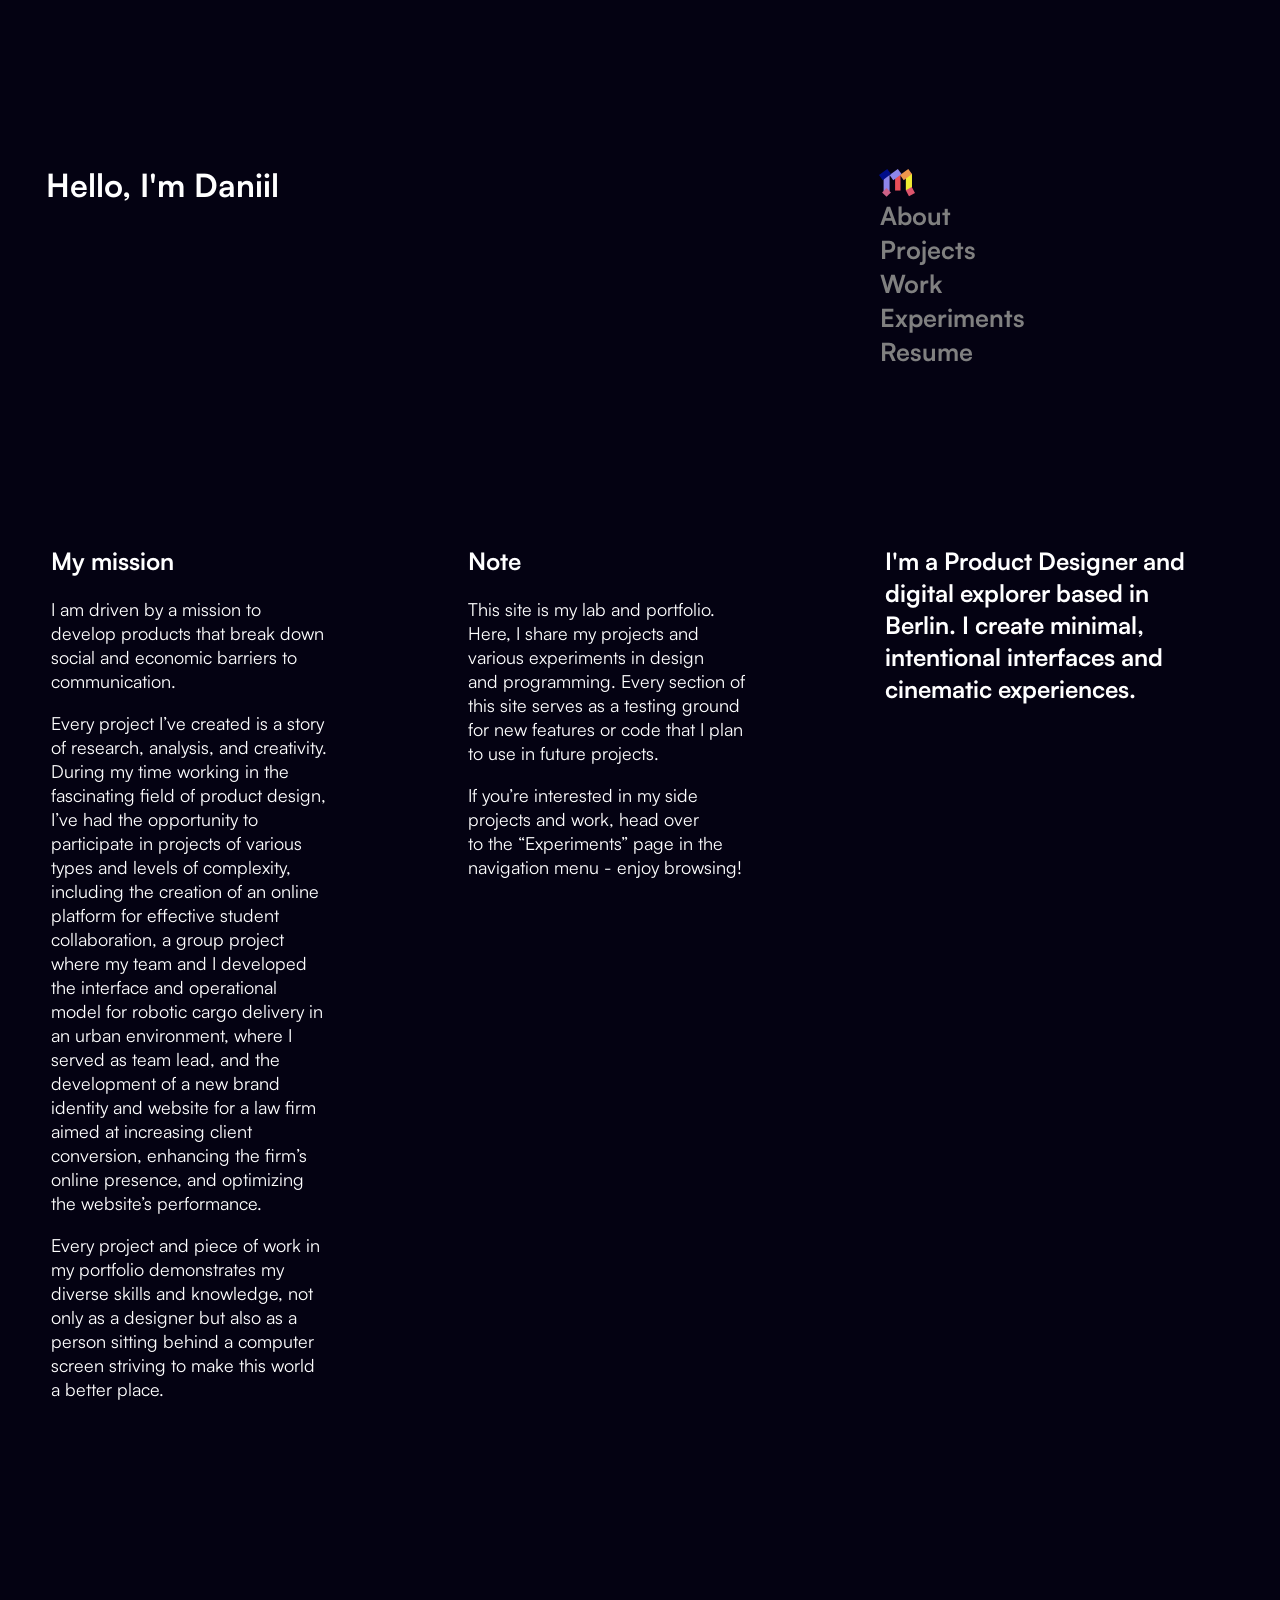
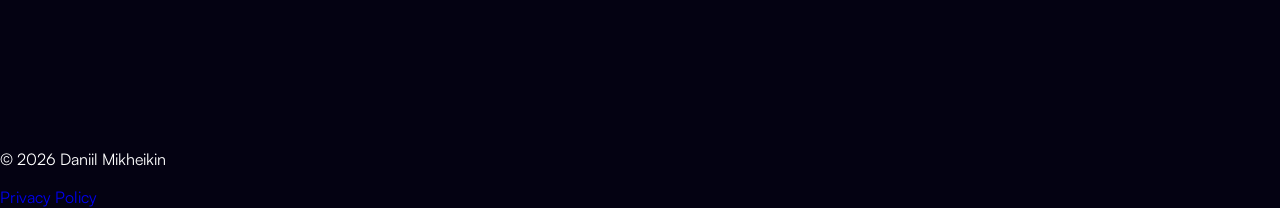
==== commit 6093628f: "Add files via upload" ====
--- a/index.html
+++ b/index.html
@@ -46,6 +46,7 @@
 			<div><a href="projects.html">Projects</a></div>
 			<div><a href="work.html">Work</a></div>
 			<div><a href="experiments.html">Experiments</a></div>
+			<div><a href="Daniil_Mikheikin_CV_Product_Designer.pdf" download>Resume</a></div>
 		</nav>
 	</header>
 
